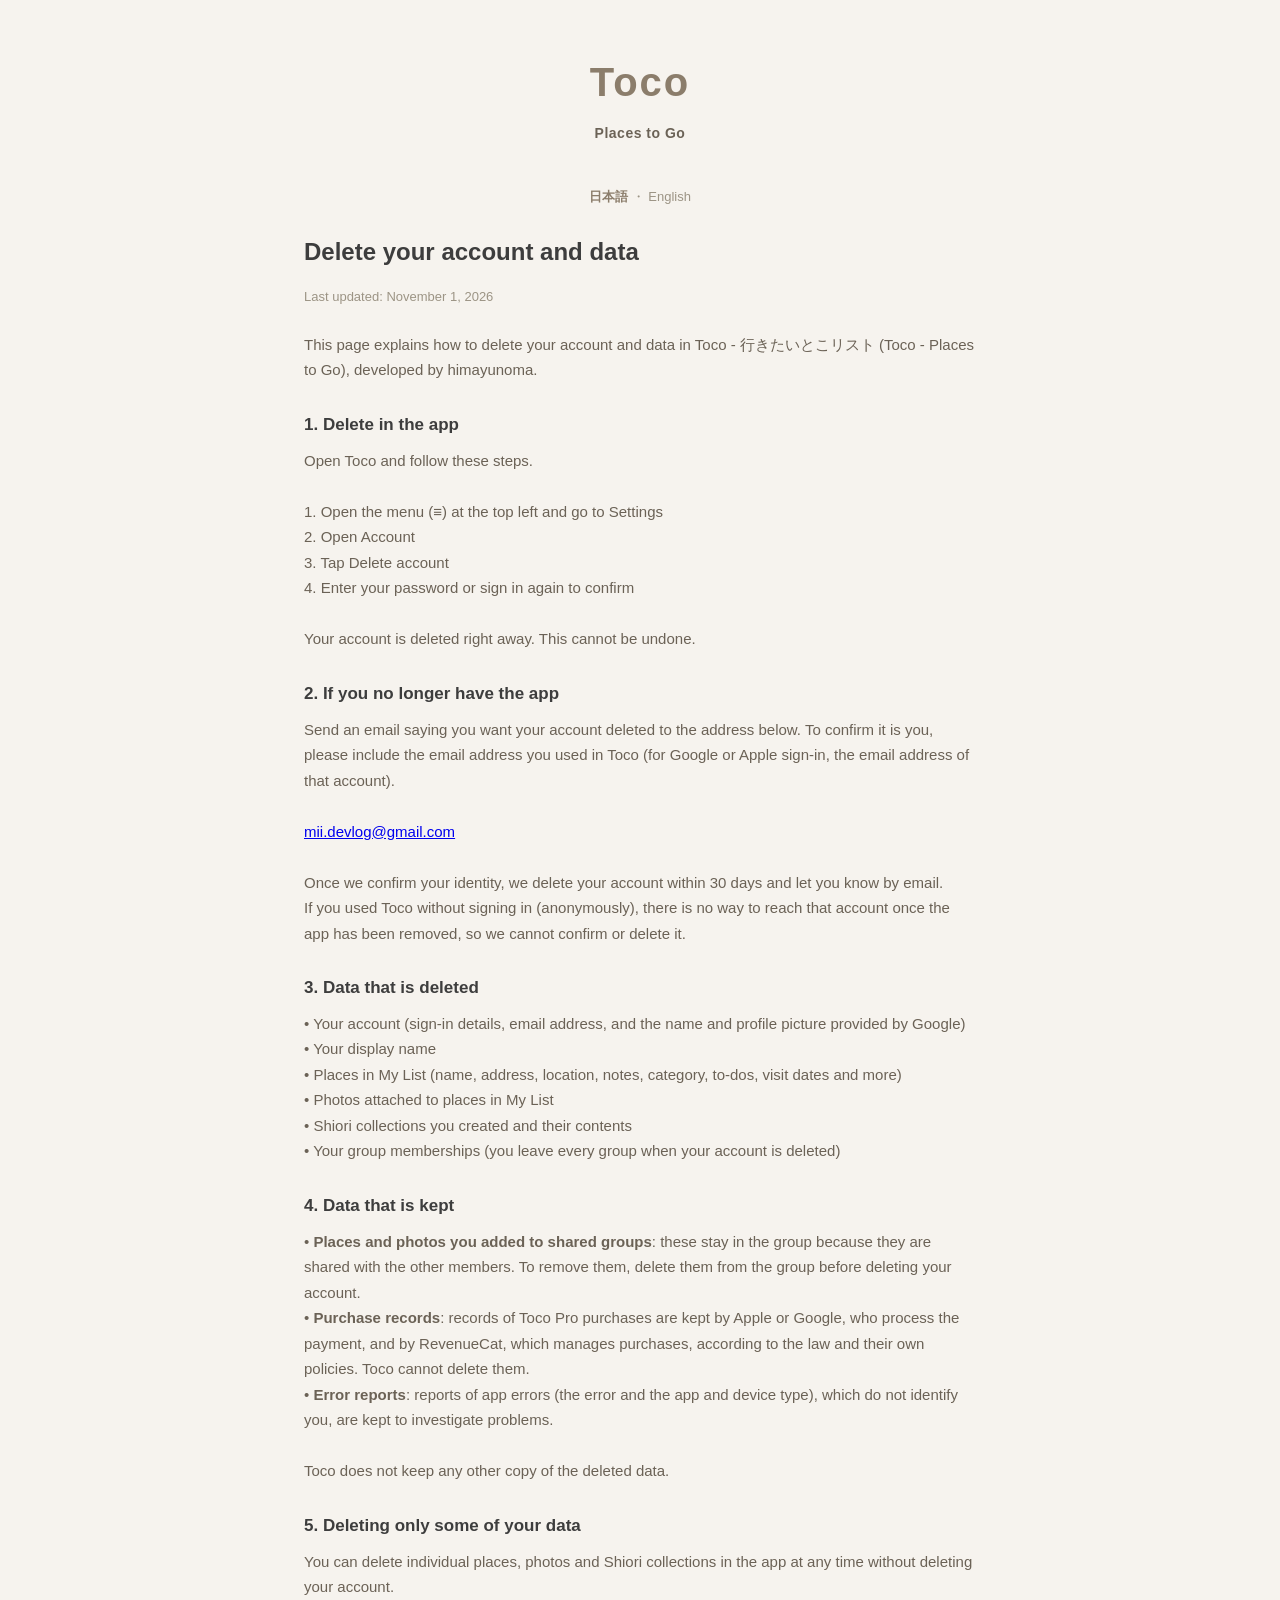
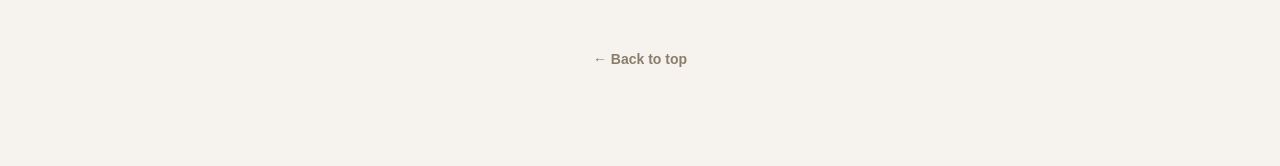
==== delete-account.en.html @ fa9d1f2d "Add a page explaining how to delete a Toco account and its data Co-Authored-By: Claude Opus 5.5 <nor" ====
<!DOCTYPE html>
<html lang="en">
<head>
  <meta charset="UTF-8" />
  <meta name="viewport" content="width=device-width, initial-scale=1.0" />
  <title>Delete your account — Toco</title>
  <link rel="stylesheet" href="style.css" />
</head>
<body>
  <div class="wrap">
    <div class="brand">
      <p class="logo">Toco</p>
      <p class="tagline">Places to Go</p>
    </div>

    <p class="lang"><a href="delete-account.html">日本語</a> ・ English</p>

    <h1>Delete your account and data</h1>
    <p class="updated">Last updated: November 1, 2026</p>

    <p class="lead">
      This page explains how to delete your account and data in Toco - 行きたいとこリスト (Toco - Places to Go), developed by himayunoma.
    </p>

    <section>
      <h2>1. Delete in the app</h2>
      <p>Open Toco and follow these steps.

1. Open the menu (≡) at the top left and go to Settings
2. Open Account
3. Tap Delete account
4. Enter your password or sign in again to confirm

Your account is deleted right away. This cannot be undone.</p>
    </section>

    <section>
      <h2>2. If you no longer have the app</h2>
      <p>Send an email saying you want your account deleted to the address below. To confirm it is you, please include the email address you used in Toco (for Google or Apple sign-in, the email address of that account).

<a href="mailto:mii.devlog@gmail.com?subject=Toco%20account%20deletion">mii.devlog@gmail.com</a>

Once we confirm your identity, we delete your account within 30 days and let you know by email.
If you used Toco without signing in (anonymously), there is no way to reach that account once the app has been removed, so we cannot confirm or delete it.</p>
    </section>

    <section>
      <h2>3. Data that is deleted</h2>
      <p>• Your account (sign-in details, email address, and the name and profile picture provided by Google)
• Your display name
• Places in My List (name, address, location, notes, category, to-dos, visit dates and more)
• Photos attached to places in My List
• Shiori collections you created and their contents
• Your group memberships (you leave every group when your account is deleted)</p>
    </section>

    <section>
      <h2>4. Data that is kept</h2>
      <p>• <strong>Places and photos you added to shared groups</strong>: these stay in the group because they are shared with the other members. To remove them, delete them from the group before deleting your account.
• <strong>Purchase records</strong>: records of Toco Pro purchases are kept by Apple or Google, who process the payment, and by RevenueCat, which manages purchases, according to the law and their own policies. Toco cannot delete them.
• <strong>Error reports</strong>: reports of app errors (the error and the app and device type), which do not identify you, are kept to investigate problems.

Toco does not keep any other copy of the deleted data.</p>
    </section>

    <section>
      <h2>5. Deleting only some of your data</h2>
      <p>You can delete individual places, photos and Shiori collections in the app at any time without deleting your account.</p>
    </section>

    <p class="nav"><a href="index.html">← Back to top</a></p>
  </div>
</body>
</html>
---- style.css ----
:root {
  --bg: #F6F3EE;
  --card: #FFFFFF;
  --text: #3D3D3D;
  --text-secondary: #6B6256;
  --text-tertiary: #9C9485;
  --accent: #8B7D6B;
  --accent-dark: #6F6354;
  --border: #E8E2D9;
}

* { box-sizing: border-box; }

body {
  margin: 0;
  background: var(--bg);
  color: var(--text);
  font-family: -apple-system, BlinkMacSystemFont, "Hiragino Sans",
    "Hiragino Kaku Gothic ProN", "Noto Sans JP", "Yu Gothic", Meiryo, sans-serif;
  line-height: 1.7;
  -webkit-font-smoothing: antialiased;
}

.wrap {
  max-width: 720px;
  margin: 0 auto;
  padding: 48px 24px 80px;
}

.brand {
  text-align: center;
  margin-bottom: 40px;
}

.brand .logo {
  font-size: 40px;
  font-weight: 800;
  color: var(--accent);
  letter-spacing: 2px;
  margin: 0;
}

.brand .tagline {
  font-size: 14px;
  font-weight: 600;
  color: var(--text-secondary);
  letter-spacing: 0.5px;
  margin: 6px 0 0;
}

h1 {
  font-size: 24px;
  font-weight: 800;
  margin: 0 0 8px;
}

.updated {
  font-size: 13px;
  color: var(--text-tertiary);
  margin-bottom: 24px;
}

.lead {
  font-size: 15px;
  color: var(--text-secondary);
  margin-bottom: 8px;
}

section { margin-top: 28px; }

h2 {
  font-size: 17px;
  font-weight: 700;
  color: var(--text);
  margin: 0 0 8px;
}

section p {
  font-size: 15px;
  color: var(--text-secondary);
  margin: 0;
  white-space: pre-line;
}

.nav {
  text-align: center;
  margin-top: 48px;
  font-size: 14px;
}

.nav a {
  color: var(--accent);
  text-decoration: none;
  font-weight: 600;
}

.nav a:hover { text-decoration: underline; }

.home-links {
  display: flex;
  flex-direction: column;
  gap: 14px;
  margin-top: 32px;
}

.home-links a {
  display: block;
  background: var(--card);
  border: 1px solid var(--border);
  border-radius: 16px;
  padding: 18px 20px;
  color: var(--text);
  text-decoration: none;
  font-size: 16px;
  font-weight: 700;
}

.home-links a:hover { border-color: var(--accent); }
.lang {
  text-align: center;
  font-size: 13px;
  color: var(--text-tertiary);
  margin: 0 0 24px;
}

.lang a {
  color: var(--accent);
  text-decoration: none;
  font-weight: 600;
}

.lang a:hover { text-decoration: underline; }
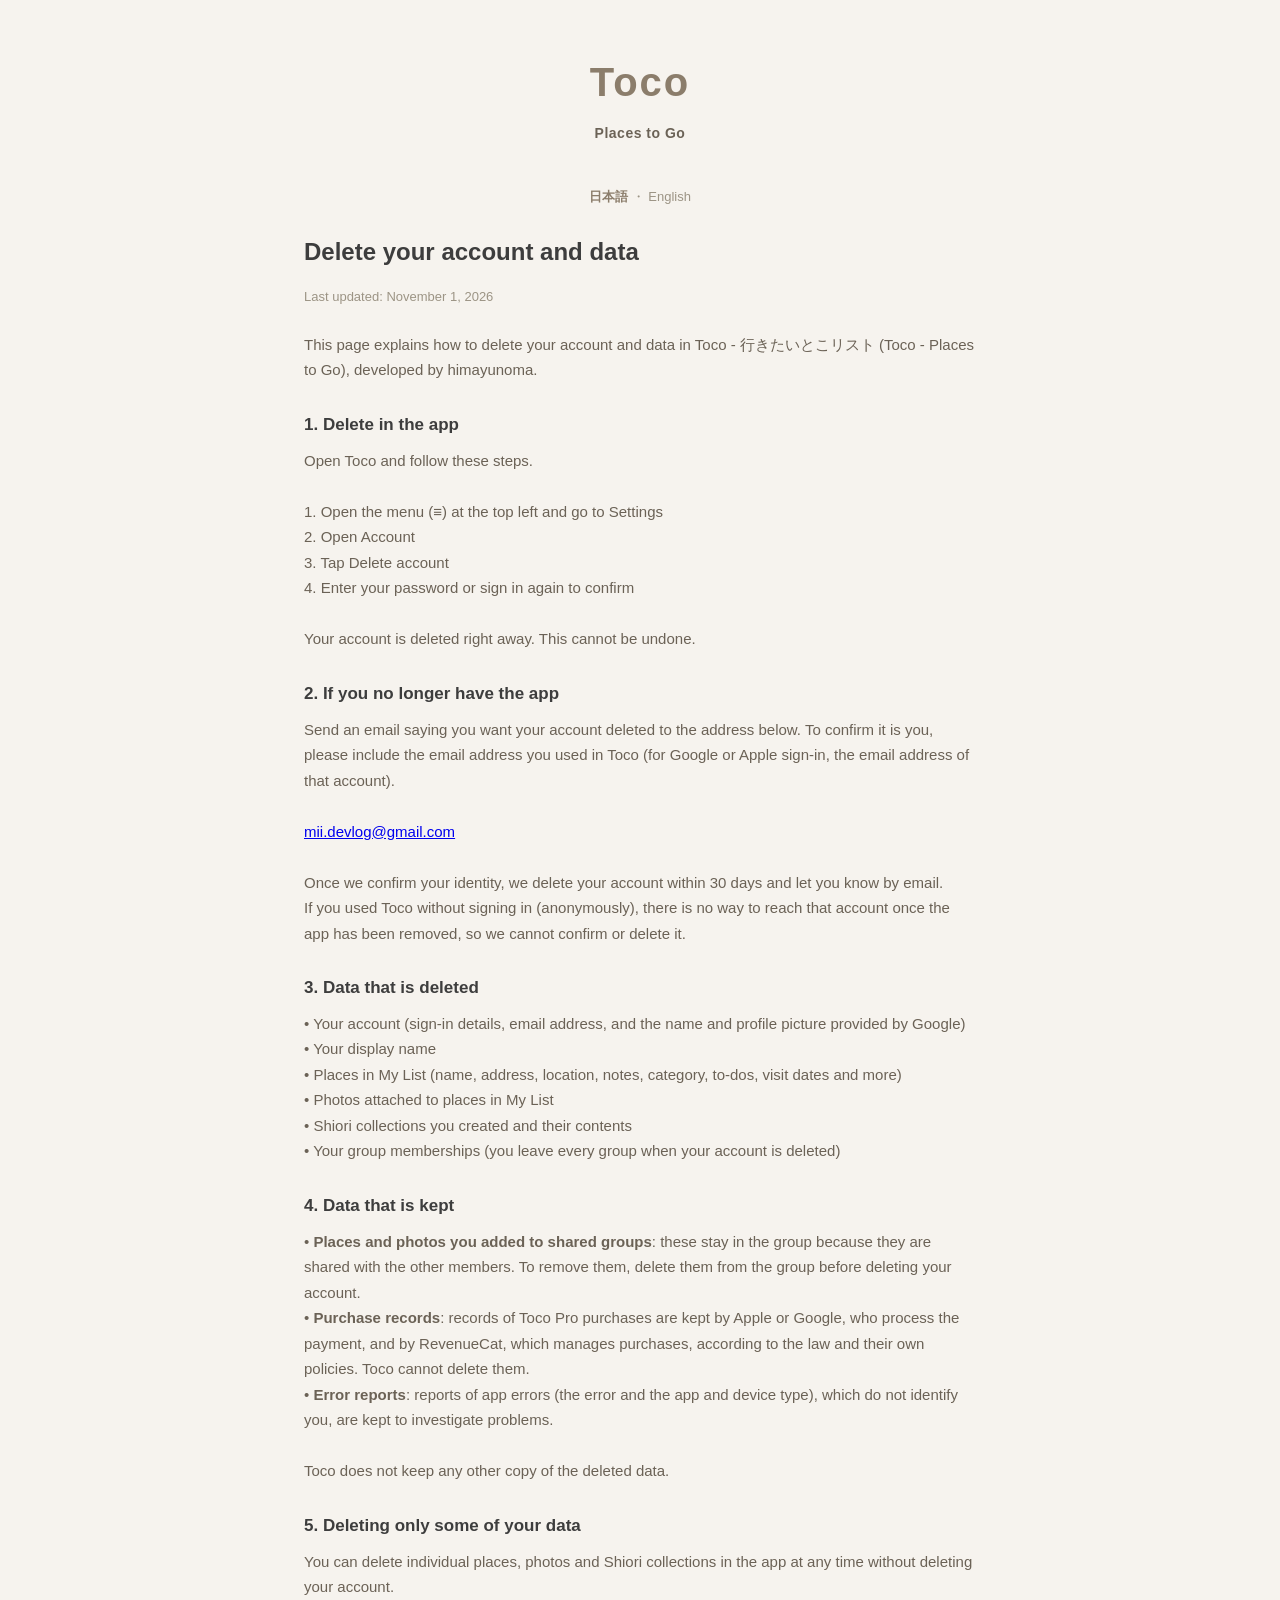
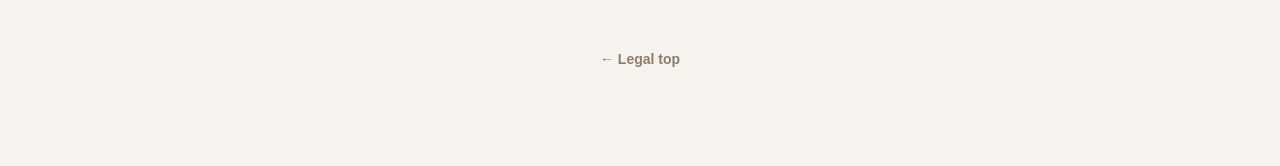
==== commit 54872352: "Add English pages and generate the policy and terms from the app's text; mention Google Play billing" ====
--- a/delete-account.en.html
+++ b/delete-account.en.html
@@ -68,7 +68,7 @@
       <p>You can delete individual places, photos and Shiori collections in the app at any time without deleting your account.</p>
     </section>
 
-    <p class="nav"><a href="index.html">← Back to top</a></p>
+    <p class="nav"><a href="index.en.html">← Legal top</a></p>
   </div>
 </body>
 </html>
